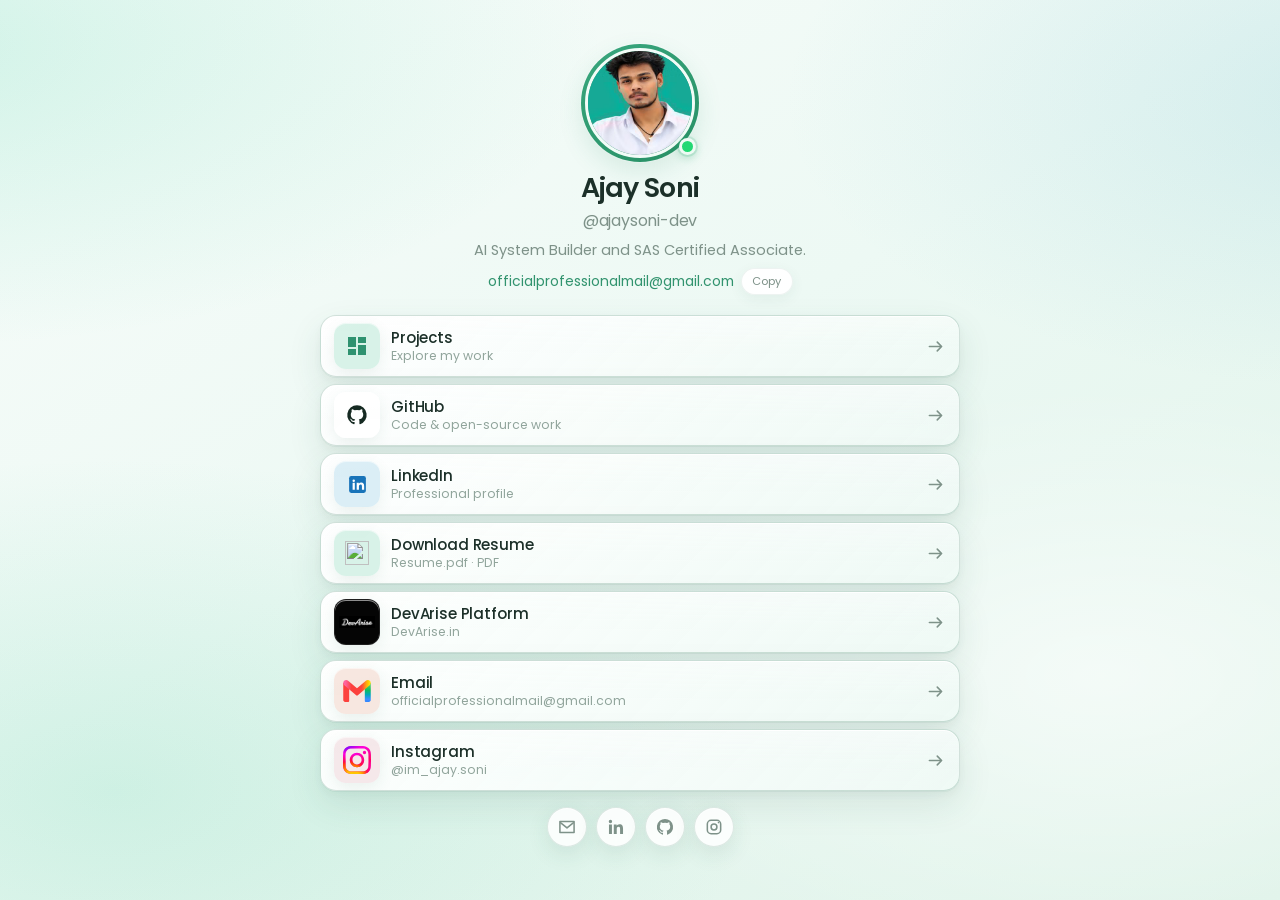
==== index.html @ c638ab36 "Use Adobe official PDF file icon for resume card" ====
<!doctype html>
<html lang="en" data-theme="light">
<head>
  <meta charset="utf-8" />
  <meta name="viewport" content="width=device-width, initial-scale=1, viewport-fit=cover" />
  <meta name="theme-color" content="#eaf8f1" />
  <meta name="color-scheme" content="light" />
  <title>Ajay Soni | AI System Builder &amp; SAS Certified Associate</title>
  <meta name="description" content="Ajay Soni is an AI System Builder and SAS Certified Associate focused on applied AI/ML, computer vision, practical ML systems, AI systems, and product engineering. Explore GitHub, LinkedIn, resume, DevArise, projects, and professional contact links." />
  <meta name="author" content="Ajay Soni" />
  <meta name="creator" content="Ajay Soni" />
  <meta name="robots" content="index,follow,max-image-preview:large,max-snippet:-1,max-video-preview:-1" />
  <meta name="googlebot" content="index,follow,max-image-preview:large,max-snippet:-1,max-video-preview:-1" />
  <meta name="bingbot" content="index,follow,max-image-preview:large,max-snippet:-1,max-video-preview:-1" />
  <meta name="keywords" content="Ajay Soni, AI System Builder, Applied AI, Machine Learning, Computer Vision, AI ML, SAS Certified Associate, Python, AI Systems, DevArise, AjaySoni-Dev, ajaysoni-dev" />
  <meta name="application-name" content="Ajay Soni" />

  <link rel="canonical" href="https://ajaysonidev.vercel.app/" />
  <link rel="icon" href="/assets/profile.jpg?v=20260917-photo-1" type="image/jpeg" sizes="any" fetchpriority="high" />
  <link rel="apple-touch-icon" href="/assets/profile.jpg?v=20260917-photo-1" sizes="180x180" />
  <link rel="manifest" href="/site.webmanifest?v=20260917-photo-1" />

  <meta property="og:type" content="profile" />
  <meta property="og:site_name" content="Ajay Soni" />
  <meta property="og:locale" content="en_IN" />
  <meta property="og:title" content="Ajay Soni | AI System Builder &amp; SAS Certified Associate" />
  <meta property="og:description" content="Applied AI/ML and computer vision systems builder. Explore Ajay Soni’s professional profiles, resume, DevArise platform, projects, and contact links." />
  <meta property="og:url" content="https://ajaysonidev.vercel.app/" />
  <meta property="og:image" content="https://ajaysonidev.vercel.app/assets/profile.jpg" />
  <meta property="og:image:secure_url" content="https://ajaysonidev.vercel.app/assets/profile.jpg" />
  <meta property="og:image:type" content="image/jpeg" />
  <meta property="og:image:alt" content="Ajay Soni — AI System Builder and SAS Certified Associate" />
  <meta property="profile:first_name" content="Ajay" />
  <meta property="profile:last_name" content="Soni" />

  <meta name="twitter:card" content="summary_large_image" />
  <meta name="twitter:title" content="Ajay Soni | AI System Builder &amp; SAS Certified Associate" />
  <meta name="twitter:description" content="Applied AI/ML and computer vision systems builder. Explore projects, resume, DevArise, and professional links." />
  <meta name="twitter:image" content="https://ajaysonidev.vercel.app/assets/profile.jpg" />
  <meta name="twitter:image:alt" content="Ajay Soni — AI System Builder and SAS Certified Associate" />

  <script id="ajay-structured-data" type="application/ld+json">
  {
    "@context": "https://schema.org",
    "@graph": [
      {
        "@type": "Person",
        "@id": "https://ajaysonidev.vercel.app/#person",
        "name": "Ajay Soni",
        "alternateName": ["AjaySoni-Dev", "ajaysoni-dev"],
        "url": "https://ajaysonidev.vercel.app/",
        "image": {
          "@type": "ImageObject",
          "url": "https://ajaysonidev.vercel.app/assets/profile.jpg",
          "contentUrl": "https://ajaysonidev.vercel.app/assets/profile.jpg",
          "caption": "Ajay Soni"
        },
        "email": "mailto:officialprofessionalmail@gmail.com",
        "jobTitle": "AI System Builder",
        "description": "Ajay Soni is an AI System Builder and SAS Certified Associate focused on applied AI/ML, computer vision, practical ML systems, and product engineering.",
        "sameAs": [
          "https://github.com/AjaySoni-Dev",
          "https://www.linkedin.com/in/ajaysoni-dev/",
          "https://www.instagram.com/im_ajay.soni/",
          "https://devarise.in/"
        ],
        "knowsAbout": [
          "Artificial Intelligence",
          "Machine Learning",
          "Computer Vision",
          "Applied AI/ML",
          "AI Systems",
          "Python",
          "SAS Visual Statistics",
          "Product Engineering"
        ],
        "hasCredential": {
          "@type": "EducationalOccupationalCredential",
          "name": "SAS Certified Associate: Modeling Using SAS Visual Statistics",
          "credentialCategory": "Professional Certification"
        }
      },
      {
        "@type": "WebSite",
        "@id": "https://ajaysonidev.vercel.app/#website",
        "url": "https://ajaysonidev.vercel.app/",
        "name": "Ajay Soni",
        "alternateName": "Ajay Soni Professional Profile",
        "description": "Official professional links and portfolio gateway for Ajay Soni.",
        "inLanguage": "en",
        "publisher": { "@id": "https://ajaysonidev.vercel.app/#person" }
      },
      {
        "@type": "ProfilePage",
        "@id": "https://ajaysonidev.vercel.app/#profilepage",
        "url": "https://ajaysonidev.vercel.app/",
        "name": "Ajay Soni | AI System Builder",
        "description": "Official profile and professional links for Ajay Soni.",
        "mainEntity": { "@id": "https://ajaysonidev.vercel.app/#person" },
        "isPartOf": { "@id": "https://ajaysonidev.vercel.app/#website" },
        "primaryImageOfPage": {
          "@type": "ImageObject",
          "url": "https://ajaysonidev.vercel.app/assets/profile.jpg"
        },
        "inLanguage": "en"
      }
    ]
  }
  </script>

  <link rel="preconnect" href="https://fonts.googleapis.com" />
  <link rel="preconnect" href="https://fonts.gstatic.com" crossorigin />
  <link href="https://fonts.googleapis.com/css2?family=Poppins:wght@400;500;600;700&display=swap" rel="stylesheet" />
  <link rel="stylesheet" href="/styles.css" />
  <style>
    :root {
      --card: linear-gradient(135deg, rgba(255,255,255,.95), rgba(239,249,245,.88));
      --card-hover: linear-gradient(135deg, rgba(255,255,255,.98), rgba(235,248,242,.94));
      --card-border: rgba(50,119,94,.22);
      --glass: rgba(255,255,255,.82);
      --glass-strong: rgba(255,255,255,.95);
      --shadow: 0 18px 44px rgba(35,88,70,.14);
      --shadow-soft: 0 9px 26px rgba(35,88,70,.10);
    }
    body {
      background:
        radial-gradient(95% 58% at -8% 5%, rgba(86,215,173,.24), transparent 58%),
        radial-gradient(78% 54% at 108% 11%, rgba(111,190,210,.20), transparent 60%),
        radial-gradient(78% 58% at 9% 88%, rgba(74,205,158,.18), transparent 64%),
        radial-gradient(60% 46% at 86% 75%, rgba(255,255,255,.58), transparent 70%),
        linear-gradient(150deg, #f8fcfa 0%, #edf9f4 46%, #dff3e9 100%);
    }
    body::after {
      content: "";
      position: fixed;
      inset: 0;
      z-index: -1;
      pointer-events: none;
      background-image: radial-gradient(circle, rgba(42,116,90,.13) .55px, transparent .7px);
      background-size: 18px 18px;
      opacity: .23;
      -webkit-mask-image: linear-gradient(to bottom, transparent 0%, #000 18%, #000 82%, transparent 100%);
      mask-image: linear-gradient(to bottom, transparent 0%, #000 18%, #000 82%, transparent 100%);
    }
    .ambient { filter: blur(92px); opacity: .67; }
    .ambient--one { width: 340px; height: 340px; background: rgba(77,211,163,.26); }
    .ambient--two { width: 310px; height: 310px; background: rgba(106,190,204,.23); }
    .ambient--three { width: 370px; height: 370px; background: rgba(64,194,145,.20); }

    .link-list { gap: clamp(6px, .95dvh, 9px); margin-top: clamp(14px, 2.2dvh, 22px); }
    .link-card {
      min-height: clamp(56px, 7.6dvh, 66px);
      border-color: var(--card-border);
      box-shadow: 0 1px 0 rgba(255,255,255,.90) inset, 0 1px 0 rgba(34,91,70,.05), 0 14px 34px rgba(34,87,69,.11), 0 4px 12px rgba(34,87,69,.045);
    }
    .link-card::after { background: linear-gradient(180deg, rgba(255,255,255,.34), rgba(255,255,255,.06) 48%, transparent 72%); opacity: .92; }
    .icon-box { box-shadow: 0 5px 15px rgba(47,101,81,.085), 0 1px 0 rgba(255,255,255,.55) inset; }
    .icon-box--resume { color: #4f7f6d; background: rgba(220,239,232,.90); }
    .icon-box--resume svg { fill: none; stroke: currentColor; stroke-width: 2; stroke-linecap: round; stroke-linejoin: round; }
    .icon-box--devarise { background: #050505; padding: 6px 4px; overflow: hidden; }
    .icon-box--devarise img { display: block; width: 100%; height: 100%; object-fit: contain; border-radius: 7px; }

    .social-button { border-color: rgba(58,119,96,.16); background: rgba(255,255,255,.86); box-shadow: 0 7px 22px rgba(35,88,70,.11), 0 1px 0 rgba(255,255,255,.70) inset; }
    .icon-box--linkedin svg { width: 25px; height: 25px; overflow: visible; }
    .social-button[aria-label="LinkedIn"] { color: var(--muted); }
    .social-button[aria-label="LinkedIn"]:hover { color: var(--accent); }
    .social-button[aria-label="LinkedIn"] svg { width: 20px; height: 20px; overflow: visible; fill: currentColor; stroke: none; }

    .copy-button { min-width: 52px; height: 27px; padding-inline: 9px; }
    .copy-label { font-size: .70rem; }
    .copy-check { width: 14px; height: 14px; }

    @media (max-width: 430px) {
      .page-shell { padding-top: max(clamp(24px, 3.8dvh, 34px), env(safe-area-inset-top)); padding-bottom: max(76px, calc(env(safe-area-inset-bottom) + 68px)); }
      .avatar-wrap { width: clamp(102px, 13dvh, 116px); height: clamp(102px, 13dvh, 116px); margin-bottom: clamp(10px, 1.45dvh, 14px); }
      .profile-handle { margin-top: 4px; }
      .profile-headline { margin-top: clamp(6px, .9dvh, 9px); }
      .email-line { margin-top: clamp(7px, 1.05dvh, 10px); }
      .link-list { margin-top: clamp(14px, 2dvh, 20px); }
      .link-card { grid-template-columns: 43px minmax(0,1fr) 23px; min-height: clamp(54px, 7.2dvh, 62px); padding: 6px 12px; gap: 10px; border-radius: 16px; }
      .icon-box { width: 43px; height: 43px; border-radius: 12px; }
      .icon-box svg { width: 24px; height: 24px; }
      .icon-box--linkedin svg { width: 23px; height: 23px; }
      .link-title { font-size: clamp(.88rem, 3.55vw, .99rem); }
      .link-subtitle { font-size: clamp(.69rem, 2.95vw, .82rem); }
      .link-arrow, .link-arrow svg { width: 21px; height: 21px; }
    }

    @media (max-width: 430px) and (max-height: 820px) {
      .page-shell { padding-top: max(22px, env(safe-area-inset-top)); padding-bottom: max(70px, calc(env(safe-area-inset-bottom) + 64px)); }
      .avatar-wrap { width: 100px; height: 100px; margin-bottom: 9px; }
      .profile-name { font-size: 1.45rem; }
      .profile-handle { font-size: .92rem; margin-top: 4px; }
      .profile-headline { margin-top: 6px; font-size: .83rem; line-height: 1.36; }
      .email-line { margin-top: 7px; }
      .email-address { font-size: .74rem; }
      .link-list { margin-top: 12px; gap: 6px; }
      .link-card { min-height: 53px; grid-template-columns: 40px minmax(0,1fr) 21px; padding: 5px 10px; gap: 9px; border-radius: 15px; }
      .icon-box { width: 40px; height: 40px; border-radius: 11px; }
      .icon-box svg { width: 23px; height: 23px; }
      .link-title { font-size: .88rem; }
      .link-subtitle { font-size: .70rem; }
      .social-footer { gap: 7px; }
      .social-button { width: 39px; height: 39px; }
      .theme-icon { width: 18px; height: 18px; }
    }

    @media (max-width: 430px) and (max-height: 700px) {
      .page-shell { padding-top: max(24px, env(safe-area-inset-top)); }
      .avatar-wrap { width: 90px; height: 90px; margin-bottom: 7px; }
      .status-dot { width: 15px; height: 15px; bottom: 4px; }
      .profile-name { font-size: 1.37rem; }
      .profile-handle { font-size: .86rem; margin-top: 3px; }
      .profile-headline { margin-top: 5px; font-size: .77rem; line-height: 1.3; }
      .email-line { margin-top: 5px; }
      .copy-button { min-width: 48px; height: 25px; }
      .link-list { margin-top: 10px; gap: 5px; }
      .link-card { min-height: 50px; grid-template-columns: 39px minmax(0,1fr) 20px; padding: 4px 9px; gap: 8px; border-radius: 14px; }
      .icon-box { width: 39px; height: 39px; border-radius: 10px; }
      .icon-box svg { width: 22px; height: 22px; }
      .link-title { font-size: .85rem; }
      .link-subtitle { font-size: .68rem; }
      .social-button { width: 36px; height: 36px; }
    }

    @media (max-width: 430px) and (max-height: 640px) {
      .page-shell { padding-top: max(16px, env(safe-area-inset-top)); padding-bottom: max(64px, calc(env(safe-area-inset-bottom) + 58px)); }
      .avatar-wrap { width: 80px; height: 80px; margin-bottom: 5px; }
      .status-dot { width: 14px; height: 14px; bottom: 3px; }
      .profile-name { font-size: 1.30rem; }
      .profile-handle { font-size: .81rem; margin-top: 2px; }
      .profile-headline { margin-top: 4px; font-size: .72rem; line-height: 1.25; }
      .email-line { margin-top: 4px; }
      .email-address { font-size: .70rem; }
      .copy-button { min-width: 46px; height: 24px; }
      .link-list { margin-top: 7px; gap: 4px; }
      .link-card { min-height: 46px; grid-template-columns: 36px minmax(0,1fr) 19px; padding: 4px 8px; gap: 7px; border-radius: 13px; }
      .icon-box { width: 36px; height: 36px; border-radius: 10px; }
      .icon-box svg { width: 20px; height: 20px; }
      .link-title { font-size: .80rem; }
      .link-subtitle { font-size: .63rem; }
      .social-button { width: 34px; height: 34px; }
    }

    @media (max-width: 355px) {
      .copy-button { min-width: 48px; height: 25px; padding-inline: 8px; }
      .link-card { gap: 8px; padding-inline: 9px; }
    }

    @media (orientation: landscape) and (max-height: 560px) and (min-width: 560px) {
      .page-shell { width: min(calc(100% - 40px), 760px); padding-top: 12px; }
      .avatar-wrap { width: 76px; height: 76px; margin-bottom: 5px; }
      .profile-headline { margin-top: 4px; }
      .email-line { margin-top: 4px; }
      .link-list { grid-template-columns: repeat(2, minmax(0,1fr)); gap: 6px; margin-top: 8px; }
      .link-card { min-height: 48px; }
    }
  </style>
  <script src="/app.js" defer></script>
</head>
<body>
  <div class="ambient ambient--one" aria-hidden="true"></div>
  <div class="ambient ambient--two" aria-hidden="true"></div>
  <div class="ambient ambient--three" aria-hidden="true"></div>


  <main class="page-shell">
    <section class="profile" aria-labelledby="profile-name">
      <div class="avatar-wrap reveal" style="--delay: 40ms">
        <div class="avatar-ring">
          <img class="avatar" src="/assets/profile.jpg" alt="Ajay Soni" width="1200" height="1200" loading="eager" decoding="async" />
        </div>
        <span class="status-dot" aria-label="Available" title="Available"></span>
      </div>
      <h1 id="profile-name" class="profile-name reveal" style="--delay: 90ms">Ajay Soni</h1>
      <p class="profile-handle reveal" style="--delay: 130ms">@ajaysoni-dev</p>
      <p class="profile-headline reveal" style="--delay: 170ms">AI System Builder and SAS Certified Associate.</p>
      <div class="email-line reveal" style="--delay: 210ms">
        <a class="email-address" href="mailto:officialprofessionalmail@gmail.com">officialprofessionalmail@gmail.com</a>
        <button class="copy-button" id="copyEmail" type="button" data-email="officialprofessionalmail@gmail.com" aria-label="Copy email address">
          <span class="copy-label">Copy</span>
          <svg class="copy-check" viewBox="0 0 24 24" aria-hidden="true"><path d="m5 12 4 4L19 6"/></svg>
        </button>
      </div>
    </section>

    <nav class="link-list" aria-label="Ajay Soni links">
      <a class="link-card projects-card reveal" style="--delay: 250ms" href="https://ajaysonibrave.vercel.app/projects" target="_blank" rel="noopener noreferrer" aria-label="Explore Ajay Soni projects">
        <span class="icon-box icon-box--projects" aria-hidden="true"><img class="card-brand-icon card-brand-icon--projects" src="/assets/projects-icon.svg" alt="" width="24" height="24" decoding="async" /></span>
        <span class="link-copy"><span class="link-title">Projects</span><span class="link-subtitle">Explore my work</span></span>
        <span class="link-arrow" aria-hidden="true"><svg viewBox="0 0 24 24"><path d="M5 12h13M14 7l5 5-5 5"/></svg></span>
      </a>

      <a class="link-card reveal" style="--delay: 290ms" href="https://github.com/AjaySoni-Dev" target="_blank" rel="noopener noreferrer" aria-label="Open Ajay Soni on GitHub">
        <span class="icon-box icon-box--github" aria-hidden="true"><svg viewBox="0 0 24 24" class="brand-fill"><path d="M12 2.25a9.75 9.75 0 0 0-3.08 19c.49.09.67-.21.67-.47v-1.86c-2.72.59-3.3-1.16-3.3-1.16-.44-1.13-1.09-1.43-1.09-1.43-.89-.61.07-.6.07-.6.98.07 1.5 1.01 1.5 1.01.88 1.5 2.3 1.07 2.86.82.09-.64.34-1.07.62-1.32-2.17-.25-4.46-1.09-4.46-4.82 0-1.06.38-1.93 1-2.61-.1-.25-.43-1.24.1-2.58 0 0 .82-.26 2.68 1a9.25 9.25 0 0 1 4.88 0c1.86-1.26 2.67-1 2.67-1 .54 1.34.2 2.33.1 2.58.63.68 1.01 1.55 1.01 2.61 0 3.75-2.29 4.57-4.47 4.81.35.3.66.9.66 1.82v2.7c0 .26.18.57.67.47A9.75 9.75 0 0 0 12 2.25Z"/></svg></span>
        <span class="link-copy"><span class="link-title">GitHub</span><span class="link-subtitle">Code &amp; open-source work</span></span>
        <span class="link-arrow" aria-hidden="true"><svg viewBox="0 0 24 24"><path d="M5 12h13M14 7l5 5-5 5"/></svg></span>
      </a>

      <a class="link-card reveal" style="--delay: 330ms" href="https://www.linkedin.com/in/ajaysoni-dev/" target="_blank" rel="noopener noreferrer" aria-label="Open Ajay Soni on LinkedIn">
        <span class="icon-box icon-box--linkedin" aria-hidden="true">
          <svg viewBox="0 0 24 24"><rect x="3.25" y="3.25" width="17.5" height="17.5" rx="2.2" fill="currentColor"/><circle cx="8.05" cy="8.05" r="1.25" fill="#ffffff"/><rect x="6.9" y="10.3" width="2.3" height="7.05" rx=".18" fill="#ffffff"/><path d="M11.15 10.3h2.22v.97c.58-.78 1.43-1.25 2.54-1.25 2.05 0 3.05 1.31 3.05 3.75v3.58h-2.34v-3.28c0-1.36-.43-2.05-1.39-2.05-1.08 0-1.74.77-1.74 2.25v3.08h-2.34z" fill="#ffffff"/></svg>
        </span>
        <span class="link-copy"><span class="link-title">LinkedIn</span><span class="link-subtitle">Professional profile</span></span>
        <span class="link-arrow" aria-hidden="true"><svg viewBox="0 0 24 24"><path d="M5 12h13M14 7l5 5-5 5"/></svg></span>
      </a>

      <a class="link-card resume-card reveal" style="--delay: 370ms" href="/Resume.pdf" download="Ajay-Soni-Resume.pdf" aria-label="Download Ajay Soni resume PDF">
        <span class="icon-box icon-box--resume" aria-hidden="true"><img class="card-brand-icon card-brand-icon--pdf" src="https://www.adobe.com/legal/permissions/media_137d7920c854aa7ddae37a3e4364ea34c6ebc5e8f.png" alt="" width="24" height="24" decoding="async" referrerpolicy="no-referrer" /></span>
        <span class="link-copy"><span class="link-title">Download Resume</span><span class="link-subtitle">Resume.pdf · PDF</span></span>
        <span class="link-arrow" aria-hidden="true"><svg viewBox="0 0 24 24"><path d="M5 12h13M14 7l5 5-5 5"/></svg></span>
      </a>

      <a class="link-card devarise-card reveal" style="--delay: 410ms" href="https://devarise.in/" target="_blank" rel="noopener noreferrer" aria-label="Open DevArise platform">
        <span class="icon-box icon-box--devarise" aria-hidden="true"><img src="/assets/devarise-logo.svg" alt="" width="320" height="110" loading="eager" decoding="async" /></span>
        <span class="link-copy"><span class="link-title">DevArise Platform</span><span class="link-subtitle">DevArise.in</span></span>
        <span class="link-arrow" aria-hidden="true"><svg viewBox="0 0 24 24"><path d="M5 12h13M14 7l5 5-5 5"/></svg></span>
      </a>

      <a class="link-card reveal" style="--delay: 450ms" href="mailto:officialprofessionalmail@gmail.com" aria-label="Email Ajay Soni">
        <span class="icon-box icon-box--email" aria-hidden="true"><img class="card-brand-icon card-brand-icon--gmail" src="/assets/gmail-official.svg" alt="" width="30" height="30" decoding="async" /></span>
        <span class="link-copy"><span class="link-title">Email</span><span class="link-subtitle">officialprofessionalmail@gmail.com</span></span>
        <span class="link-arrow" aria-hidden="true"><svg viewBox="0 0 24 24"><path d="M5 12h13M14 7l5 5-5 5"/></svg></span>
      </a>

      <a class="link-card reveal" style="--delay: 490ms" href="https://www.instagram.com/im_ajay.soni/" target="_blank" rel="noopener noreferrer" aria-label="Open Ajay Soni on Instagram">
        <span class="icon-box icon-box--instagram" aria-hidden="true"><img class="card-brand-icon card-brand-icon--instagram" src="/assets/instagram-official.svg" alt="" width="28" height="28" decoding="async" /></span>
        <span class="link-copy"><span class="link-title">Instagram</span><span class="link-subtitle">@im_ajay.soni</span></span>
        <span class="link-arrow" aria-hidden="true"><svg viewBox="0 0 24 24"><path d="M5 12h13M14 7l5 5-5 5"/></svg></span>
      </a>
    </nav>

    <footer class="social-footer reveal" style="--delay: 540ms" aria-label="Social links">
      <a class="social-button" href="mailto:officialprofessionalmail@gmail.com" aria-label="Email"><svg viewBox="0 0 24 24"><path d="M3.5 5.5h17v13h-17z"/><path d="m4.5 7 7.5 6 7.5-6"/></svg></a>
      <a class="social-button" href="https://www.linkedin.com/in/ajaysoni-dev/" target="_blank" rel="noopener noreferrer" aria-label="LinkedIn"><svg viewBox="0 0 24 24" aria-hidden="true"><path d="M5.34 7.43a2.06 2.06 0 1 0 0-4.12 2.06 2.06 0 0 0 0 4.12ZM3.56 20.45h3.56V9H3.56v11.45Zm5.79 0h3.55v-5.67c0-1.49.28-2.94 2.14-2.94 1.82 0 1.85 1.71 1.85 3.04v5.57h3.55v-6.29c0-3.09-.67-5.45-4.27-5.45-1.73 0-2.89.95-3.37 1.85h-.05V9H9.35v11.45Z"/></svg></a>
      <a class="social-button" href="https://github.com/AjaySoni-Dev" target="_blank" rel="noopener noreferrer" aria-label="GitHub"><svg viewBox="0 0 24 24" class="brand-fill"><path d="M12 2.25a9.75 9.75 0 0 0-3.08 19c.49.09.67-.21.67-.47v-1.86c-2.72.59-3.3-1.16-3.3-1.16-.44-1.13-1.09-1.43-1.09-1.43-.89-.61.07-.6.07-.6.98.07 1.5 1.01 1.5 1.01.88 1.5 2.3 1.07 2.86.82.09-.64.34-1.07.62-1.32-2.17-.25-4.46-1.09-4.46-4.82 0-1.06.38-1.93 1-2.61-.1-.25-.43-1.24.1-2.58 0 0 .82-.26 2.68 1a9.25 9.25 0 0 1 4.88 0c1.86-1.26 2.67-1 2.67-1 .54 1.34.2 2.33.1 2.58.63.68 1.01 1.55 1.01 2.61 0 3.75-2.29 4.57-4.47 4.81.35.3.66.9.66 1.82v2.7c0 .26.18.57.67.47A9.75 9.75 0 0 0 12 2.25Z"/></svg></a>
      <a class="social-button" href="https://www.instagram.com/im_ajay.soni/" target="_blank" rel="noopener noreferrer" aria-label="Instagram"><svg viewBox="0 0 24 24"><rect x="4" y="4" width="16" height="16" rx="4.5"/><circle cx="12" cy="12" r="3.5"/><circle cx="17.4" cy="6.7" r="1" class="dot-fill"/></svg></a>
    </footer>
  </main>

  <div class="toast" id="toast" role="status" aria-live="polite">Email copied</div>
</body>
</html>
---- styles.css ----
:root {
  --bg: #f3faf7;
  --bg-deep: #dff3e9;
  --text: #1c3029;
  --muted: #7e9289;
  --muted-2: #91a59c;
  --accent: #31936e;
  --accent-bright: #22d873;
  --card: linear-gradient(135deg, rgba(255,255,255,.80), rgba(238,249,244,.74));
  --card-hover: linear-gradient(135deg, rgba(255,255,255,.92), rgba(235,248,242,.86));
  --card-border: rgba(56,118,95,.17);
  --glass: rgba(255,255,255,.74);
  --glass-strong: rgba(255,255,255,.90);
  --icon-bg: rgba(255,255,255,.74);
  --shadow: 0 14px 34px rgba(40,91,74,.10);
  --shadow-soft: 0 7px 22px rgba(40,91,74,.075);
  --focus: rgba(46,157,115,.32);
  --page-max: 650px;
  --radius-card: 18px;
  --ease: cubic-bezier(.2,.8,.2,1);
}


* { box-sizing: border-box; }

html {
  min-width: 320px;
  background: var(--bg);
  -webkit-text-size-adjust: 100%;
  text-size-adjust: 100%;
  scroll-behavior: smooth;
}

body {
  margin: 0;
  min-width: 320px;
  min-height: 100vh;
  min-height: 100dvh;
  overflow-x: hidden;
  background:
    radial-gradient(78% 48% at 7% 17%, rgba(116,214,178,.18), transparent 67%),
    radial-gradient(64% 48% at 94% 7%, rgba(142,202,194,.19), transparent 66%),
    radial-gradient(74% 44% at 48% 52%, rgba(255,255,255,.52), transparent 72%),
    radial-gradient(76% 56% at 86% 92%, rgba(99,204,162,.15), transparent 71%),
    linear-gradient(155deg, var(--bg) 0%, var(--bg-deep) 100%);
  color: var(--text);
  font-family: "Poppins", Inter, ui-sans-serif, system-ui, -apple-system, BlinkMacSystemFont, "Segoe UI", sans-serif;
  -webkit-font-smoothing: antialiased;
  -moz-osx-font-smoothing: grayscale;
  transition: background-color 280ms var(--ease), color 280ms var(--ease);
}

body::before {
  content: "";
  position: fixed;
  inset: 0;
  z-index: -3;
  pointer-events: none;
  background:
    linear-gradient(180deg, rgba(255,255,255,.30), rgba(255,255,255,.03) 42%, transparent),
    radial-gradient(90% 25% at 50% 0%, rgba(255,255,255,.28), transparent 72%);
}

button, a { -webkit-tap-highlight-color: transparent; }
button { font: inherit; }
a { color: inherit; }

.ambient {
  position: fixed;
  z-index: -2;
  border-radius: 50%;
  filter: blur(82px);
  pointer-events: none;
  opacity: .52;
  transform: translate3d(0,0,0);
}

.ambient--one {
  width: 300px;
  height: 300px;
  left: -120px;
  top: 27vh;
  background: rgba(102,211,171,.24);
  animation: drift-one 13s ease-in-out infinite alternate;
}

.ambient--two {
  width: 270px;
  height: 270px;
  right: -95px;
  top: 3vh;
  background: rgba(136,200,194,.24);
  animation: drift-two 15s ease-in-out infinite alternate;
}

.ambient--three {
  width: 330px;
  height: 330px;
  right: -30px;
  bottom: -145px;
  background: rgba(81,194,150,.18);
  animation: drift-one 17s ease-in-out infinite alternate-reverse;
}

@keyframes drift-one {
  from { transform: translate3d(-8px,-4px,0) scale(.98); }
  to { transform: translate3d(15px,13px,0) scale(1.05); }
}

@keyframes drift-two {
  from { transform: translate3d(7px,-10px,0) scale(1); }
  to { transform: translate3d(-13px,16px,0) scale(1.08); }
}

.page-shell {
  width: min(calc(100% - 32px), var(--page-max));
  min-height: 100dvh;
  margin: 0 auto;
  padding:
    max(clamp(22px, 4dvh, 44px), env(safe-area-inset-top))
    0
    max(92px, calc(env(safe-area-inset-bottom) + 82px));
}

.profile {
  display: flex;
  flex-direction: column;
  align-items: center;
  text-align: center;
}

.avatar-wrap {
  position: relative;
  width: clamp(106px, 14dvh, 124px);
  height: clamp(106px, 14dvh, 124px);
  margin-bottom: clamp(12px, 1.8dvh, 16px);
}

.avatar-ring {
  width: 100%;
  height: 100%;
  padding: 4px;
  border-radius: 50%;
  background: linear-gradient(145deg, #39a77e, #278f64);
  box-shadow: 0 9px 25px rgba(42,138,101,.13), 0 0 0 1px rgba(255,255,255,.42);
}

.avatar {
  display: block;
  width: 100%;
  height: 100%;
  object-fit: cover;
  object-position: 50% 44%;
  border: 3px solid rgba(248,255,252,.97);
  border-radius: 50%;
}

.status-dot {
  position: absolute;
  right: 3px;
  bottom: 7px;
  width: 17px;
  height: 17px;
  border-radius: 50%;
  background: var(--accent-bright);
  border: 3px solid rgba(242,252,247,.98);
  box-shadow: 0 0 0 2px rgba(48,171,117,.16), 0 3px 8px rgba(29,160,95,.28);
}

.profile-name {
  margin: 0;
  font-size: clamp(1.48rem, 5.55vw, 1.82rem);
  line-height: 1.15;
  letter-spacing: -.025em;
  font-weight: 600;
}

.profile-handle {
  margin: 5px 0 0;
  color: var(--muted);
  font-size: clamp(.94rem, 4vw, 1.08rem);
  font-weight: 400;
  letter-spacing: -.012em;
}

.profile-headline {
  width: min(100%, 540px);
  margin: clamp(7px, 1.3dvh, 10px) auto 0;
  color: var(--muted);
  font-size: clamp(.87rem, 3.55vw, 1rem);
  line-height: 1.45;
  font-weight: 400;
}

.email-line {
  display: inline-flex;
  align-items: center;
  justify-content: center;
  gap: 7px;
  width: auto;
  max-width: 100%;
  margin-top: clamp(8px, 1.5dvh, 11px);
  min-width: 0;
}

.email-address {
  min-width: 0;
  color: var(--accent);
  font-size: clamp(.76rem, 3.30vw, .92rem);
  line-height: 1.35;
  font-weight: 400;
  text-decoration: none;
  overflow-wrap: anywhere;
}

.email-address:hover {
  text-decoration: underline;
  text-underline-offset: 4px;
  text-decoration-thickness: 1px;
}

.copy-button {
  position: relative;
  flex: 0 0 auto;
  display: inline-grid;
  grid-template-columns: 1fr;
  place-items: center;
  min-width: 54px;
  height: 29px;
  padding: 0 10px;
  border: 1px solid rgba(96,143,124,.11);
  border-radius: 999px;
  color: var(--muted);
  background: var(--glass-strong);
  box-shadow: 0 4px 14px rgba(39,90,73,.065);
  cursor: pointer;
  transition: transform 180ms var(--ease), background 180ms var(--ease), color 180ms var(--ease), box-shadow 180ms var(--ease);
}

.copy-button:hover { transform: translateY(-1px); color: var(--accent); }
.copy-button:active { transform: scale(.97); }

.copy-label, .copy-check {
  grid-area: 1 / 1;
  transition: opacity 150ms var(--ease), transform 180ms var(--ease);
}

.copy-label { font-size: .72rem; }

.copy-check {
  width: 15px;
  height: 15px;
  fill: none;
  stroke: currentColor;
  stroke-width: 2.3;
  stroke-linecap: round;
  stroke-linejoin: round;
  opacity: 0;
  transform: scale(.55);
}

.copy-button.is-copied .copy-label { opacity: 0; transform: scale(.72); }
.copy-button.is-copied .copy-check { opacity: 1; transform: scale(1); }

.link-list {
  display: grid;
  gap: clamp(7px, 1.15dvh, 10px);
  width: 100%;
  margin-top: clamp(18px, 2.8dvh, 27px);
}

.link-card {
  position: relative;
  display: grid;
  grid-template-columns: 48px minmax(0,1fr) 26px;
  align-items: center;
  gap: 12px;
  width: 100%;
  min-height: clamp(62px, 8.2dvh, 70px);
  padding: 8px 14px;
  border: 1px solid var(--card-border);
  border-radius: var(--radius-card);
  background: var(--card);
  box-shadow:
    0 1px 0 rgba(255,255,255,.72) inset,
    0 1px 0 rgba(44,101,81,.035),
    0 9px 27px rgba(45,94,78,.075);
  color: var(--text);
  text-decoration: none;
  backdrop-filter: blur(19px) saturate(122%);
  -webkit-backdrop-filter: blur(19px) saturate(122%);
  overflow: hidden;
  cursor: pointer;
  transition: transform 220ms var(--ease), background 220ms var(--ease), box-shadow 220ms var(--ease), border-color 220ms var(--ease);
}

.link-card::after {
  content: "";
  position: absolute;
  inset: 0;
  border-radius: inherit;
  pointer-events: none;
  background: linear-gradient(180deg, rgba(255,255,255,.20), transparent 44%);
  opacity: .75;
}

.link-card::before {
  content: "";
  position: absolute;
  inset: 0;
  background: linear-gradient(105deg, transparent 0 36%, rgba(255,255,255,.20) 50%, transparent 64%);
  transform: translateX(-120%);
  transition: transform 620ms var(--ease);
  pointer-events: none;
}

.link-card:hover {
  transform: translateY(-2px);
  background: var(--card-hover);
  border-color: rgba(45,145,105,.22);
  box-shadow: 0 12px 30px rgba(38,91,73,.105), 0 1px 0 rgba(255,255,255,.78) inset;
}

.link-card:hover::before { transform: translateX(120%); }
.link-card:active { transform: translateY(0) scale(.993); }
.link-card--button { text-align: left; font: inherit; }
.link-card--inactive { cursor: default; }
.link-card--inactive:hover { transform: none; box-shadow: 0 9px 27px rgba(45,94,78,.075); }
.link-card--inactive:hover::before { transform: translateX(-120%); }

.icon-box {
  position: relative;
  z-index: 1;
  display: grid;
  place-items: center;
  width: 48px;
  height: 48px;
  border-radius: 13px;
  background: var(--icon-bg);
  box-shadow: 0 4px 13px rgba(53,107,86,.065);
}

.icon-box svg { width: 27px; height: 27px; }
.icon-box--email { background: rgba(245,224,214,.76); color: #ef5549; }

.icon-box--email svg,
.icon-box--instagram svg,
.icon-box--resources svg {
  fill: none;
  stroke: currentColor;
  stroke-width: 2.25;
  stroke-linecap: round;
  stroke-linejoin: round;
}

.icon-box--linkedin { background: rgba(211,235,245,.82); color: #1974b9; }
.icon-box--github { background: rgba(255,255,255,.90); color: #162a22; }
.icon-box--instagram { background: rgba(243,227,230,.82); color: #da3e72; }
.icon-box--resources { background: rgba(203,239,225,.82); color: #2b9c72; }
.brand-fill { fill: currentColor; }
.brand-cut { fill: #f7fbf9; }
.dot-fill { fill: currentColor; stroke: none; }

.link-copy {
  position: relative;
  z-index: 1;
  display: flex;
  flex-direction: column;
  justify-content: center;
  min-width: 0;
  gap: 1px;
}

.link-title {
  color: var(--text);
  font-size: clamp(.93rem, 3.78vw, 1.04rem);
  line-height: 1.24;
  font-weight: 500;
  letter-spacing: -.01em;
}

.link-subtitle {
  display: block;
  color: var(--muted-2);
  font-size: clamp(.73rem, 3.16vw, .87rem);
  line-height: 1.36;
  font-weight: 400;
  white-space: nowrap;
  overflow: hidden;
  text-overflow: ellipsis;
}

.link-arrow {
  position: relative;
  z-index: 1;
  display: grid;
  place-items: center;
  justify-self: end;
  width: 25px;
  height: 25px;
  color: var(--muted);
  transition: color 180ms var(--ease), transform 180ms var(--ease);
}

.link-arrow svg {
  width: 22px;
  height: 22px;
  fill: none;
  stroke: currentColor;
  stroke-width: 1.8;
  stroke-linecap: round;
  stroke-linejoin: round;
}

.link-card:hover .link-arrow { color: var(--accent); transform: translateX(3px); }
.link-card--inactive .link-arrow { opacity: .52; }

.social-footer {
  position: fixed;
  left: 50%;
  bottom: max(14px, calc(env(safe-area-inset-bottom) + 10px));
  z-index: 18;
  display: flex;
  align-items: center;
  justify-content: center;
  flex-wrap: nowrap;
  gap: 9px;
  width: max-content;
  margin: 0;
  padding: 0;
  transform: translateX(-50%);
}

.social-button {
  display: grid;
  place-items: center;
  width: 42px;
  height: 42px;
  border: 1px solid rgba(67,124,102,.12);
  border-radius: 50%;
  color: var(--muted);
  background: var(--glass);
  box-shadow: 0 6px 18px rgba(40,91,74,.075);
  text-decoration: none;
  backdrop-filter: blur(14px) saturate(118%);
  -webkit-backdrop-filter: blur(14px) saturate(118%);
  transition: transform 190ms var(--ease), color 190ms var(--ease), background 190ms var(--ease), box-shadow 190ms var(--ease);
}

.social-button:hover { transform: translateY(-2px); color: var(--accent); background: var(--glass-strong); box-shadow: var(--shadow); }
.social-button:active { transform: translateY(-1px) scale(.96); }

.social-button svg {
  width: 20px;
  height: 20px;
  fill: none;
  stroke: currentColor;
  stroke-width: 1.85;
  stroke-linecap: round;
  stroke-linejoin: round;
}

.social-button .brand-fill { fill: currentColor; stroke: none; }
.social-button .brand-cut { fill: var(--glass-strong); stroke: none; }





.toast {
  position: fixed;
  left: 50%;
  bottom: max(66px, calc(env(safe-area-inset-bottom) + 62px));
  z-index: 30;
  max-width: calc(100vw - 32px);
  padding: 9px 14px;
  border-radius: 999px;
  color: #effcf6;
  background: rgba(23,55,43,.92);
  box-shadow: 0 10px 30px rgba(11,34,25,.24);
  font-size: .78rem;
  font-weight: 500;
  opacity: 0;
  transform: translate(-50%,16px) scale(.94);
  pointer-events: none;
  transition: opacity 180ms var(--ease), transform 220ms var(--ease);
}

.toast.is-visible { opacity: 1; transform: translate(-50%,0) scale(1); }

.reveal { opacity: 0; transform: translateY(12px) scale(.994); }

body.is-ready .reveal {
  animation: reveal 520ms var(--ease) forwards;
  animation-delay: var(--delay,0ms);
}

.social-footer.reveal {
  opacity: 0;
  transform: translateX(-50%) translateY(10px) scale(.994);
}

body.is-ready .social-footer.reveal {
  animation: reveal-footer 520ms var(--ease) forwards;
  animation-delay: var(--delay,0ms);
}

@keyframes reveal {
  to { opacity: 1; transform: translateY(0) scale(1); }
}

@keyframes reveal-footer {
  to { opacity: 1; transform: translateX(-50%) translateY(0) scale(1); }
}

:focus-visible { outline: 3px solid var(--focus); outline-offset: 3px; }

@media (max-width: 430px) {
  .page-shell {
    width: calc(100% - 28px);
    padding-left: 0;
    padding-right: 0;
  }

  .avatar-wrap {
    width: clamp(106px, 14dvh, 118px);
    height: clamp(106px, 14dvh, 118px);
  }

  .link-card {
    grid-template-columns: 46px minmax(0,1fr) 24px;
    min-height: clamp(60px, 8dvh, 68px);
    padding: 7px 13px;
    gap: 11px;
    border-radius: 17px;
  }

  .icon-box {
    width: 46px;
    height: 46px;
    border-radius: 12px;
  }

  .icon-box svg { width: 26px; height: 26px; }
}

@media (max-width: 355px) {
  .page-shell { width: calc(100% - 20px); }
  .email-line { gap: 5px; }
  .email-address { font-size: .70rem; }
  .copy-button { min-width: 51px; height: 28px; padding-inline: 9px; }
  .link-card { grid-template-columns: 43px minmax(0,1fr) 22px; gap: 9px; padding-inline: 10px; }
  .icon-box { width: 43px; height: 43px; }
  .link-subtitle { font-size: .70rem; }
  .social-button { width: 40px; height: 40px; }
}

@media (min-width: 720px) {
  .page-shell {
    padding-top: 58px;
    padding-bottom: 100px;
  }

  .avatar-wrap {
    width: 128px;
    height: 128px;
  }

  .link-list { margin-top: 32px; }

  .link-card {
    min-height: 78px;
    padding: 10px 17px;
    grid-template-columns: 52px minmax(0,1fr) 28px;
  }

  .icon-box { width: 52px; height: 52px; }
  .social-button { width: 44px; height: 44px; }
}

@media (prefers-reduced-motion: reduce) {
  *, *::before, *::after {
    scroll-behavior: auto !important;
    animation-duration: .01ms !important;
    animation-iteration-count: 1 !important;
    transition-duration: .01ms !important;
  }

  .ambient { animation: none !important; }
  .reveal { opacity: 1; transform: none; }
  .social-footer.reveal { opacity: 1; transform: translateX(-50%); }
}
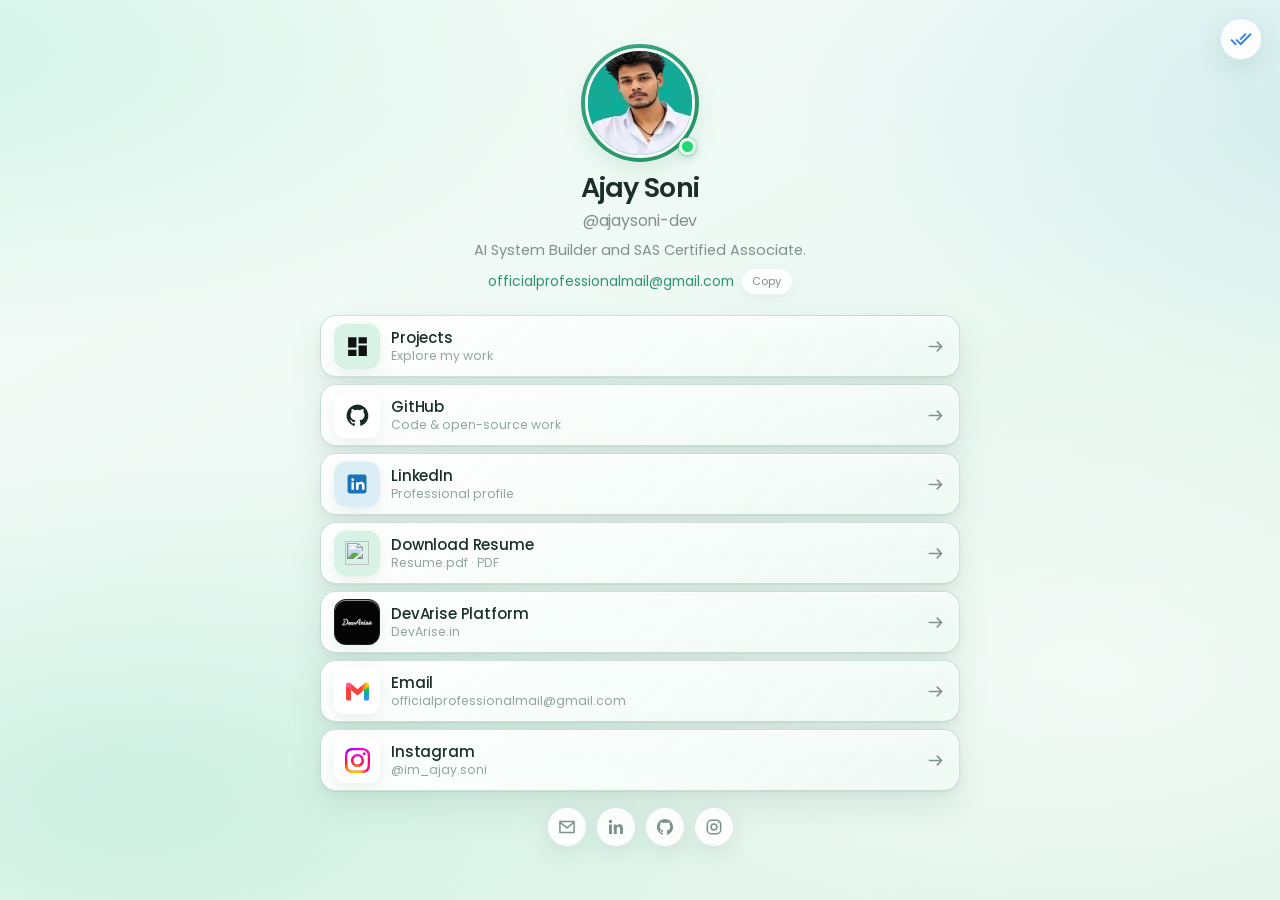
==== commit 81113d81: "Balance card icons and add square image viewer" ====
--- a/index.html
+++ b/index.html
@@ -263,6 +263,20 @@
   <div class="ambient ambient--two" aria-hidden="true"></div>
   <div class="ambient ambient--three" aria-hidden="true"></div>
 
+  <button class="image-viewer-trigger" id="imageViewerTrigger" type="button" aria-label="Open featured image" aria-controls="imageViewer" aria-expanded="false" title="View image">
+    <svg viewBox="0 0 24 24" aria-hidden="true"><path d="M18 7l-1.41-1.41-6.34 6.34 1.41 1.41L18 7zm4.24-1.41L11.66 16.17 7.48 12l-1.41 1.41L11.66 19l12-12-1.42-1.41zM.41 13.41L6 19l1.41-1.41L1.83 12 .41 13.41z"/></svg>
+  </button>
+
+  <div class="image-viewer" id="imageViewer" role="dialog" aria-modal="true" aria-label="Featured image" hidden>
+    <div class="image-viewer__backdrop" data-image-viewer-close aria-hidden="true"></div>
+    <div class="image-viewer__panel" role="document">
+      <img class="image-viewer__image" id="imageViewerImage" data-src="/assets/image.png" alt="Ajay Soni featured image" decoding="async" />
+      <button class="image-viewer__close" id="imageViewerClose" type="button" aria-label="Close image viewer">
+        <svg viewBox="0 0 24 24" aria-hidden="true"><path d="M6 6l12 12M18 6 6 18"/></svg>
+      </button>
+    </div>
+  </div>
+
 
   <main class="page-shell">
     <section class="profile" aria-labelledby="profile-name">
@@ -286,7 +300,7 @@
 
     <nav class="link-list" aria-label="Ajay Soni links">
       <a class="link-card projects-card reveal" style="--delay: 250ms" href="https://ajaysonibrave.vercel.app/projects" target="_blank" rel="noopener noreferrer" aria-label="Explore Ajay Soni projects">
-        <span class="icon-box icon-box--projects" aria-hidden="true"><img class="card-brand-icon card-brand-icon--projects" src="/assets/projects-icon.svg" alt="" width="24" height="24" decoding="async" /></span>
+        <span class="icon-box icon-box--projects" aria-hidden="true"><img class="card-brand-icon card-brand-icon--projects" src="/assets/projects-icon-black.svg" alt="" width="24" height="24" decoding="async" /></span>
         <span class="link-copy"><span class="link-title">Projects</span><span class="link-subtitle">Explore my work</span></span>
         <span class="link-arrow" aria-hidden="true"><svg viewBox="0 0 24 24"><path d="M5 12h13M14 7l5 5-5 5"/></svg></span>
       </a>
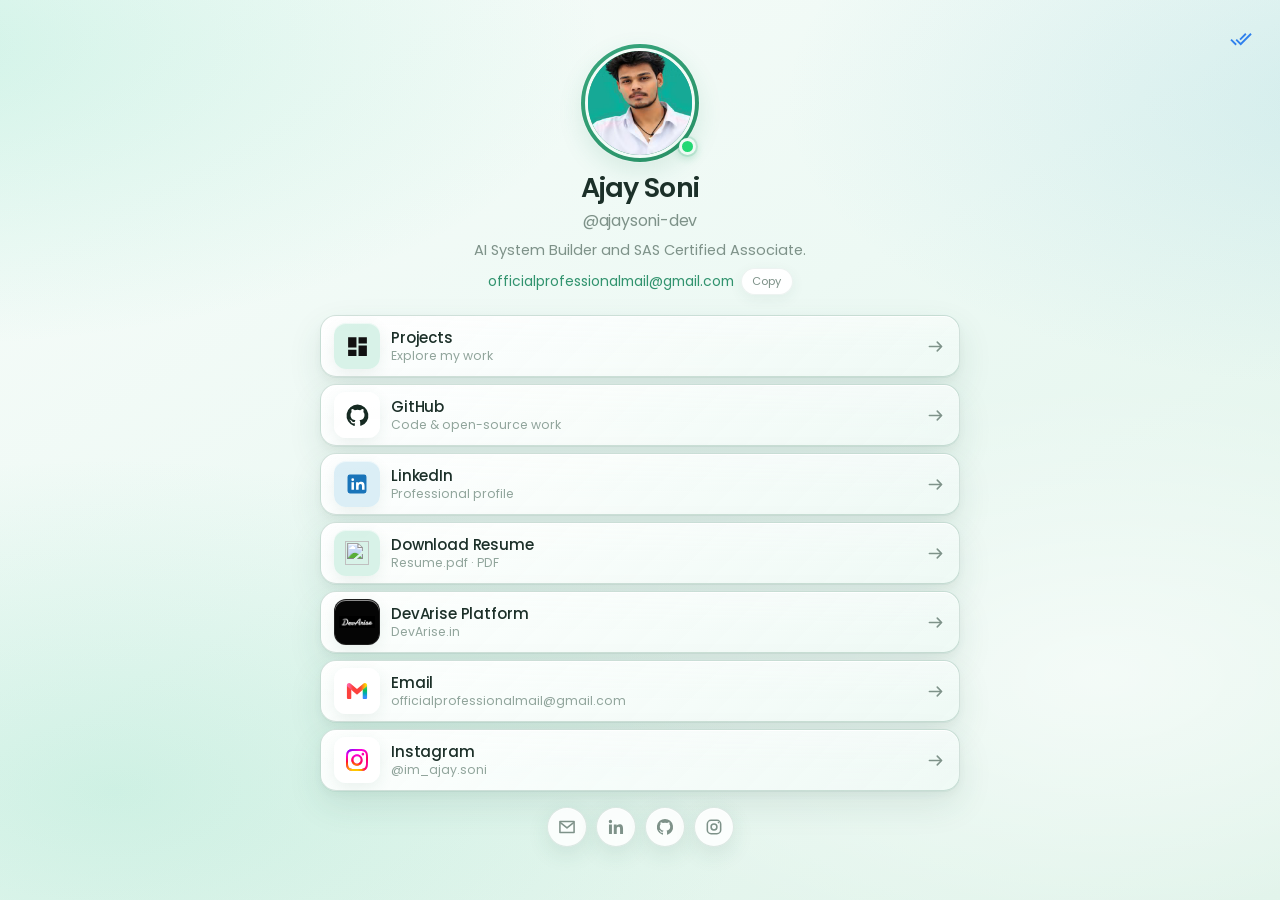
==== commit 809979fc: "Add local projects page and adaptive image dialog" ====
--- a/index.html
+++ b/index.html
@@ -270,7 +270,7 @@
   <div class="image-viewer" id="imageViewer" role="dialog" aria-modal="true" aria-label="Featured image" hidden>
     <div class="image-viewer__backdrop" data-image-viewer-close aria-hidden="true"></div>
     <div class="image-viewer__panel" role="document">
-      <img class="image-viewer__image" id="imageViewerImage" data-src="/assets/image.png" alt="Ajay Soni featured image" decoding="async" />
+      <img class="image-viewer__image" id="imageViewerImage" data-src="/assets/Image.jpg" alt="Ajay Soni featured image" decoding="async" />
       <button class="image-viewer__close" id="imageViewerClose" type="button" aria-label="Close image viewer">
         <svg viewBox="0 0 24 24" aria-hidden="true"><path d="M6 6l12 12M18 6 6 18"/></svg>
       </button>
@@ -299,7 +299,7 @@
     </section>
 
     <nav class="link-list" aria-label="Ajay Soni links">
-      <a class="link-card projects-card reveal" style="--delay: 250ms" href="https://ajaysonibrave.vercel.app/projects" target="_blank" rel="noopener noreferrer" aria-label="Explore Ajay Soni projects">
+      <a class="link-card projects-card reveal" style="--delay: 250ms" href="/projects.html" aria-label="Explore Ajay Soni projects">
         <span class="icon-box icon-box--projects" aria-hidden="true"><img class="card-brand-icon card-brand-icon--projects" src="/assets/projects-icon-black.svg" alt="" width="24" height="24" decoding="async" /></span>
         <span class="link-copy"><span class="link-title">Projects</span><span class="link-subtitle">Explore my work</span></span>
         <span class="link-arrow" aria-hidden="true"><svg viewBox="0 0 24 24"><path d="M5 12h13M14 7l5 5-5 5"/></svg></span>
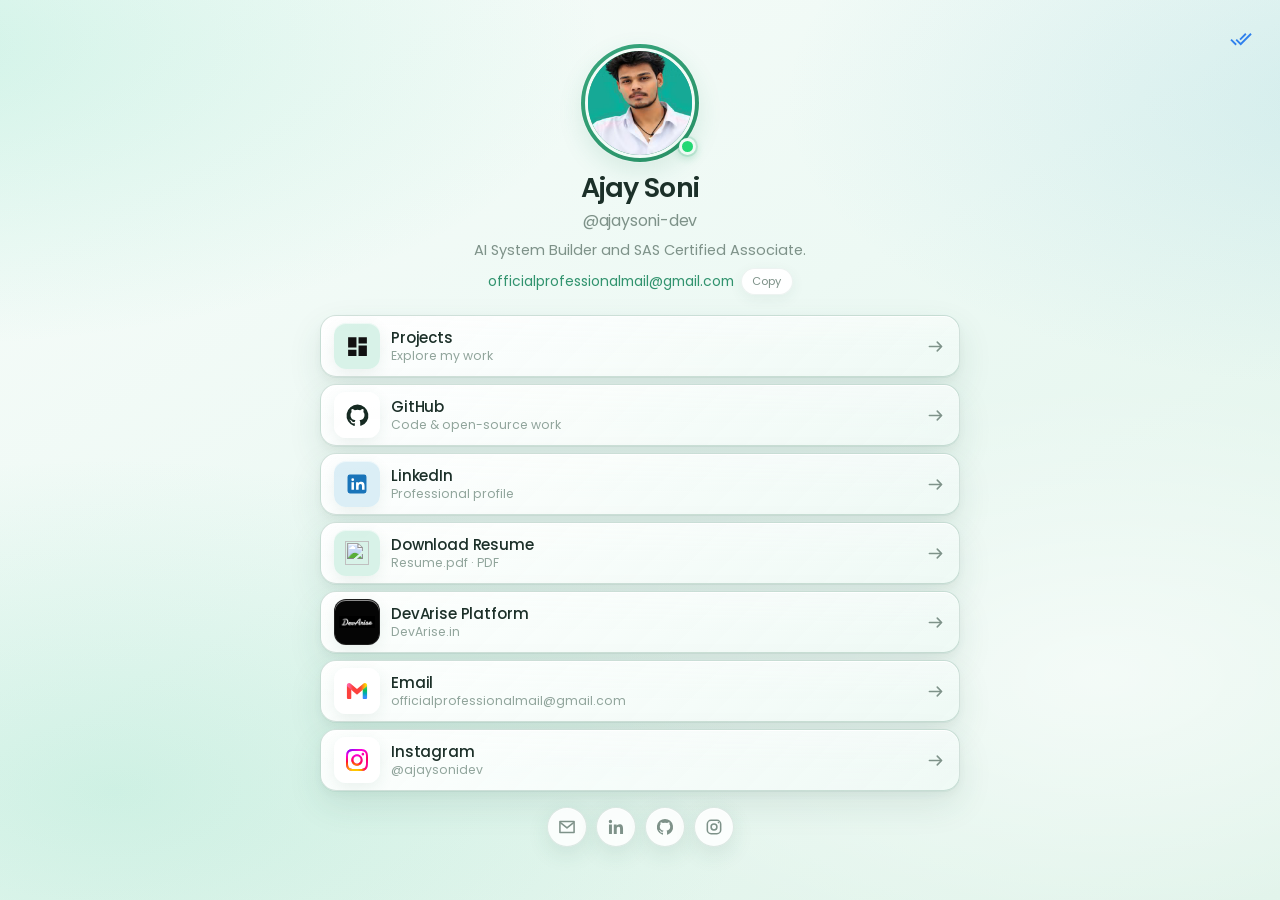
==== commit 3e6d5825: "Update Instagram username to ajaysonidev" ====
--- a/index.html
+++ b/index.html
@@ -61,7 +61,7 @@
         "sameAs": [
           "https://github.com/AjaySoni-Dev",
           "https://www.linkedin.com/in/ajaysoni-dev/",
-          "https://www.instagram.com/im_ajay.soni/",
+          "https://www.instagram.com/ajaysonidev/",
           "https://devarise.in/"
         ],
         "knowsAbout": [
@@ -270,7 +270,7 @@
   <div class="image-viewer" id="imageViewer" role="dialog" aria-modal="true" aria-label="Featured image" hidden>
     <div class="image-viewer__backdrop" data-image-viewer-close aria-hidden="true"></div>
     <div class="image-viewer__panel" role="document">
-      <img class="image-viewer__image" id="imageViewerImage" data-src="/assets/Image.jpg" alt="Ajay Soni featured image" decoding="async" />
+      <img class="image-viewer__image" id="imageViewerImage" data-src="/assets/image.jpg" alt="Ajay Soni featured image" decoding="async" />
       <button class="image-viewer__close" id="imageViewerClose" type="button" aria-label="Close image viewer">
         <svg viewBox="0 0 24 24" aria-hidden="true"><path d="M6 6l12 12M18 6 6 18"/></svg>
       </button>
@@ -337,9 +337,9 @@
         <span class="link-arrow" aria-hidden="true"><svg viewBox="0 0 24 24"><path d="M5 12h13M14 7l5 5-5 5"/></svg></span>
       </a>
 
-      <a class="link-card reveal" style="--delay: 490ms" href="https://www.instagram.com/im_ajay.soni/" target="_blank" rel="noopener noreferrer" aria-label="Open Ajay Soni on Instagram">
+      <a class="link-card reveal" style="--delay: 490ms" href="https://www.instagram.com/ajaysonidev/" target="_blank" rel="noopener noreferrer" aria-label="Open Ajay Soni on Instagram">
         <span class="icon-box icon-box--instagram" aria-hidden="true"><img class="card-brand-icon card-brand-icon--instagram" src="/assets/instagram-official.svg" alt="" width="28" height="28" decoding="async" /></span>
-        <span class="link-copy"><span class="link-title">Instagram</span><span class="link-subtitle">@im_ajay.soni</span></span>
+        <span class="link-copy"><span class="link-title">Instagram</span><span class="link-subtitle">@ajaysonidev</span></span>
         <span class="link-arrow" aria-hidden="true"><svg viewBox="0 0 24 24"><path d="M5 12h13M14 7l5 5-5 5"/></svg></span>
       </a>
     </nav>
@@ -348,7 +348,7 @@
       <a class="social-button" href="mailto:officialprofessionalmail@gmail.com" aria-label="Email"><svg viewBox="0 0 24 24"><path d="M3.5 5.5h17v13h-17z"/><path d="m4.5 7 7.5 6 7.5-6"/></svg></a>
       <a class="social-button" href="https://www.linkedin.com/in/ajaysoni-dev/" target="_blank" rel="noopener noreferrer" aria-label="LinkedIn"><svg viewBox="0 0 24 24" aria-hidden="true"><path d="M5.34 7.43a2.06 2.06 0 1 0 0-4.12 2.06 2.06 0 0 0 0 4.12ZM3.56 20.45h3.56V9H3.56v11.45Zm5.79 0h3.55v-5.67c0-1.49.28-2.94 2.14-2.94 1.82 0 1.85 1.71 1.85 3.04v5.57h3.55v-6.29c0-3.09-.67-5.45-4.27-5.45-1.73 0-2.89.95-3.37 1.85h-.05V9H9.35v11.45Z"/></svg></a>
       <a class="social-button" href="https://github.com/AjaySoni-Dev" target="_blank" rel="noopener noreferrer" aria-label="GitHub"><svg viewBox="0 0 24 24" class="brand-fill"><path d="M12 2.25a9.75 9.75 0 0 0-3.08 19c.49.09.67-.21.67-.47v-1.86c-2.72.59-3.3-1.16-3.3-1.16-.44-1.13-1.09-1.43-1.09-1.43-.89-.61.07-.6.07-.6.98.07 1.5 1.01 1.5 1.01.88 1.5 2.3 1.07 2.86.82.09-.64.34-1.07.62-1.32-2.17-.25-4.46-1.09-4.46-4.82 0-1.06.38-1.93 1-2.61-.1-.25-.43-1.24.1-2.58 0 0 .82-.26 2.68 1a9.25 9.25 0 0 1 4.88 0c1.86-1.26 2.67-1 2.67-1 .54 1.34.2 2.33.1 2.58.63.68 1.01 1.55 1.01 2.61 0 3.75-2.29 4.57-4.47 4.81.35.3.66.9.66 1.82v2.7c0 .26.18.57.67.47A9.75 9.75 0 0 0 12 2.25Z"/></svg></a>
-      <a class="social-button" href="https://www.instagram.com/im_ajay.soni/" target="_blank" rel="noopener noreferrer" aria-label="Instagram"><svg viewBox="0 0 24 24"><rect x="4" y="4" width="16" height="16" rx="4.5"/><circle cx="12" cy="12" r="3.5"/><circle cx="17.4" cy="6.7" r="1" class="dot-fill"/></svg></a>
+      <a class="social-button" href="https://www.instagram.com/ajaysonidev/" target="_blank" rel="noopener noreferrer" aria-label="Instagram"><svg viewBox="0 0 24 24"><rect x="4" y="4" width="16" height="16" rx="4.5"/><circle cx="12" cy="12" r="3.5"/><circle cx="17.4" cy="6.7" r="1" class="dot-fill"/></svg></a>
     </footer>
   </main>
 
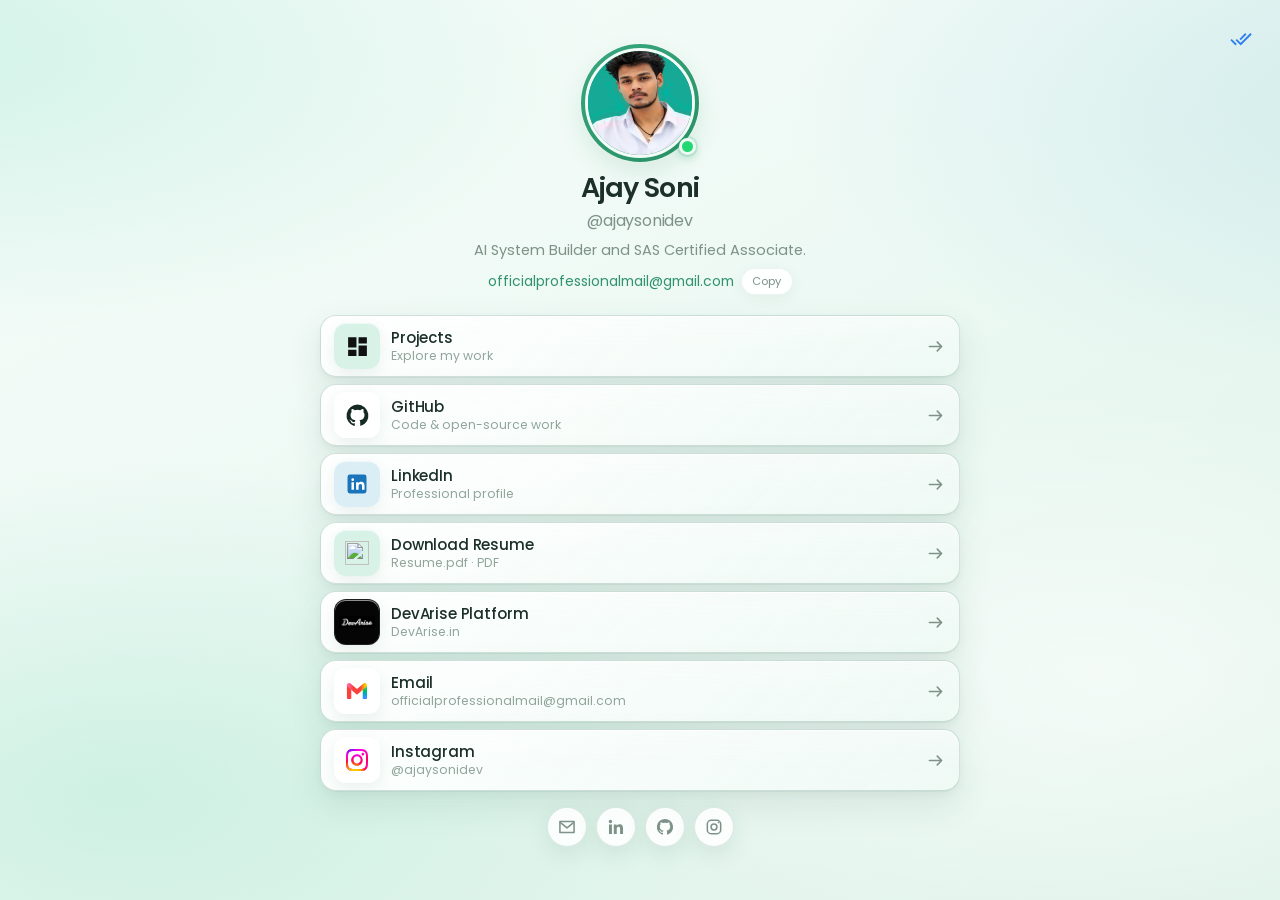
==== commit 010687ee: "Update GitHub and social usernames" ====
--- a/index.html
+++ b/index.html
@@ -12,7 +12,7 @@
   <meta name="robots" content="index,follow,max-image-preview:large,max-snippet:-1,max-video-preview:-1" />
   <meta name="googlebot" content="index,follow,max-image-preview:large,max-snippet:-1,max-video-preview:-1" />
   <meta name="bingbot" content="index,follow,max-image-preview:large,max-snippet:-1,max-video-preview:-1" />
-  <meta name="keywords" content="Ajay Soni, AI System Builder, Applied AI, Machine Learning, Computer Vision, AI ML, SAS Certified Associate, Python, AI Systems, DevArise, AjaySoni-Dev, ajaysoni-dev" />
+  <meta name="keywords" content="Ajay Soni, AI System Builder, Applied AI, Machine Learning, Computer Vision, AI ML, SAS Certified Associate, Python, AI Systems, DevArise, AjaySoniDev, ajaysonidev" />
   <meta name="application-name" content="Ajay Soni" />
 
   <link rel="canonical" href="https://ajaysonidev.vercel.app/" />
@@ -47,7 +47,7 @@
         "@type": "Person",
         "@id": "https://ajaysonidev.vercel.app/#person",
         "name": "Ajay Soni",
-        "alternateName": ["AjaySoni-Dev", "ajaysoni-dev"],
+        "alternateName": ["AjaySoniDev", "ajaysonidev"],
         "url": "https://ajaysonidev.vercel.app/",
         "image": {
           "@type": "ImageObject",
@@ -59,8 +59,8 @@
         "jobTitle": "AI System Builder",
         "description": "Ajay Soni is an AI System Builder and SAS Certified Associate focused on applied AI/ML, computer vision, practical ML systems, and product engineering.",
         "sameAs": [
-          "https://github.com/AjaySoni-Dev",
-          "https://www.linkedin.com/in/ajaysoni-dev/",
+          "https://github.com/AjaySoniDev",
+          "https://www.linkedin.com/in/ajaysonidev/",
           "https://www.instagram.com/ajaysonidev/",
           "https://devarise.in/"
         ],
@@ -287,7 +287,7 @@
         <span class="status-dot" aria-label="Available" title="Available"></span>
       </div>
       <h1 id="profile-name" class="profile-name reveal" style="--delay: 90ms">Ajay Soni</h1>
-      <p class="profile-handle reveal" style="--delay: 130ms">@ajaysoni-dev</p>
+      <p class="profile-handle reveal" style="--delay: 130ms">@ajaysonidev</p>
       <p class="profile-headline reveal" style="--delay: 170ms">AI System Builder and SAS Certified Associate.</p>
       <div class="email-line reveal" style="--delay: 210ms">
         <a class="email-address" href="mailto:officialprofessionalmail@gmail.com">officialprofessionalmail@gmail.com</a>
@@ -305,13 +305,13 @@
         <span class="link-arrow" aria-hidden="true"><svg viewBox="0 0 24 24"><path d="M5 12h13M14 7l5 5-5 5"/></svg></span>
       </a>
 
-      <a class="link-card reveal" style="--delay: 290ms" href="https://github.com/AjaySoni-Dev" target="_blank" rel="noopener noreferrer" aria-label="Open Ajay Soni on GitHub">
+      <a class="link-card reveal" style="--delay: 290ms" href="https://github.com/AjaySoniDev" target="_blank" rel="noopener noreferrer" aria-label="Open Ajay Soni on GitHub">
         <span class="icon-box icon-box--github" aria-hidden="true"><svg viewBox="0 0 24 24" class="brand-fill"><path d="M12 2.25a9.75 9.75 0 0 0-3.08 19c.49.09.67-.21.67-.47v-1.86c-2.72.59-3.3-1.16-3.3-1.16-.44-1.13-1.09-1.43-1.09-1.43-.89-.61.07-.6.07-.6.98.07 1.5 1.01 1.5 1.01.88 1.5 2.3 1.07 2.86.82.09-.64.34-1.07.62-1.32-2.17-.25-4.46-1.09-4.46-4.82 0-1.06.38-1.93 1-2.61-.1-.25-.43-1.24.1-2.58 0 0 .82-.26 2.68 1a9.25 9.25 0 0 1 4.88 0c1.86-1.26 2.67-1 2.67-1 .54 1.34.2 2.33.1 2.58.63.68 1.01 1.55 1.01 2.61 0 3.75-2.29 4.57-4.47 4.81.35.3.66.9.66 1.82v2.7c0 .26.18.57.67.47A9.75 9.75 0 0 0 12 2.25Z"/></svg></span>
         <span class="link-copy"><span class="link-title">GitHub</span><span class="link-subtitle">Code &amp; open-source work</span></span>
         <span class="link-arrow" aria-hidden="true"><svg viewBox="0 0 24 24"><path d="M5 12h13M14 7l5 5-5 5"/></svg></span>
       </a>
 
-      <a class="link-card reveal" style="--delay: 330ms" href="https://www.linkedin.com/in/ajaysoni-dev/" target="_blank" rel="noopener noreferrer" aria-label="Open Ajay Soni on LinkedIn">
+      <a class="link-card reveal" style="--delay: 330ms" href="https://www.linkedin.com/in/ajaysonidev/" target="_blank" rel="noopener noreferrer" aria-label="Open Ajay Soni on LinkedIn">
         <span class="icon-box icon-box--linkedin" aria-hidden="true">
           <svg viewBox="0 0 24 24"><rect x="3.25" y="3.25" width="17.5" height="17.5" rx="2.2" fill="currentColor"/><circle cx="8.05" cy="8.05" r="1.25" fill="#ffffff"/><rect x="6.9" y="10.3" width="2.3" height="7.05" rx=".18" fill="#ffffff"/><path d="M11.15 10.3h2.22v.97c.58-.78 1.43-1.25 2.54-1.25 2.05 0 3.05 1.31 3.05 3.75v3.58h-2.34v-3.28c0-1.36-.43-2.05-1.39-2.05-1.08 0-1.74.77-1.74 2.25v3.08h-2.34z" fill="#ffffff"/></svg>
         </span>
@@ -346,8 +346,8 @@
 
     <footer class="social-footer reveal" style="--delay: 540ms" aria-label="Social links">
       <a class="social-button" href="mailto:officialprofessionalmail@gmail.com" aria-label="Email"><svg viewBox="0 0 24 24"><path d="M3.5 5.5h17v13h-17z"/><path d="m4.5 7 7.5 6 7.5-6"/></svg></a>
-      <a class="social-button" href="https://www.linkedin.com/in/ajaysoni-dev/" target="_blank" rel="noopener noreferrer" aria-label="LinkedIn"><svg viewBox="0 0 24 24" aria-hidden="true"><path d="M5.34 7.43a2.06 2.06 0 1 0 0-4.12 2.06 2.06 0 0 0 0 4.12ZM3.56 20.45h3.56V9H3.56v11.45Zm5.79 0h3.55v-5.67c0-1.49.28-2.94 2.14-2.94 1.82 0 1.85 1.71 1.85 3.04v5.57h3.55v-6.29c0-3.09-.67-5.45-4.27-5.45-1.73 0-2.89.95-3.37 1.85h-.05V9H9.35v11.45Z"/></svg></a>
-      <a class="social-button" href="https://github.com/AjaySoni-Dev" target="_blank" rel="noopener noreferrer" aria-label="GitHub"><svg viewBox="0 0 24 24" class="brand-fill"><path d="M12 2.25a9.75 9.75 0 0 0-3.08 19c.49.09.67-.21.67-.47v-1.86c-2.72.59-3.3-1.16-3.3-1.16-.44-1.13-1.09-1.43-1.09-1.43-.89-.61.07-.6.07-.6.98.07 1.5 1.01 1.5 1.01.88 1.5 2.3 1.07 2.86.82.09-.64.34-1.07.62-1.32-2.17-.25-4.46-1.09-4.46-4.82 0-1.06.38-1.93 1-2.61-.1-.25-.43-1.24.1-2.58 0 0 .82-.26 2.68 1a9.25 9.25 0 0 1 4.88 0c1.86-1.26 2.67-1 2.67-1 .54 1.34.2 2.33.1 2.58.63.68 1.01 1.55 1.01 2.61 0 3.75-2.29 4.57-4.47 4.81.35.3.66.9.66 1.82v2.7c0 .26.18.57.67.47A9.75 9.75 0 0 0 12 2.25Z"/></svg></a>
+      <a class="social-button" href="https://www.linkedin.com/in/ajaysonidev/" target="_blank" rel="noopener noreferrer" aria-label="LinkedIn"><svg viewBox="0 0 24 24" aria-hidden="true"><path d="M5.34 7.43a2.06 2.06 0 1 0 0-4.12 2.06 2.06 0 0 0 0 4.12ZM3.56 20.45h3.56V9H3.56v11.45Zm5.79 0h3.55v-5.67c0-1.49.28-2.94 2.14-2.94 1.82 0 1.85 1.71 1.85 3.04v5.57h3.55v-6.29c0-3.09-.67-5.45-4.27-5.45-1.73 0-2.89.95-3.37 1.85h-.05V9H9.35v11.45Z"/></svg></a>
+      <a class="social-button" href="https://github.com/AjaySoniDev" target="_blank" rel="noopener noreferrer" aria-label="GitHub"><svg viewBox="0 0 24 24" class="brand-fill"><path d="M12 2.25a9.75 9.75 0 0 0-3.08 19c.49.09.67-.21.67-.47v-1.86c-2.72.59-3.3-1.16-3.3-1.16-.44-1.13-1.09-1.43-1.09-1.43-.89-.61.07-.6.07-.6.98.07 1.5 1.01 1.5 1.01.88 1.5 2.3 1.07 2.86.82.09-.64.34-1.07.62-1.32-2.17-.25-4.46-1.09-4.46-4.82 0-1.06.38-1.93 1-2.61-.1-.25-.43-1.24.1-2.58 0 0 .82-.26 2.68 1a9.25 9.25 0 0 1 4.88 0c1.86-1.26 2.67-1 2.67-1 .54 1.34.2 2.33.1 2.58.63.68 1.01 1.55 1.01 2.61 0 3.75-2.29 4.57-4.47 4.81.35.3.66.9.66 1.82v2.7c0 .26.18.57.67.47A9.75 9.75 0 0 0 12 2.25Z"/></svg></a>
       <a class="social-button" href="https://www.instagram.com/ajaysonidev/" target="_blank" rel="noopener noreferrer" aria-label="Instagram"><svg viewBox="0 0 24 24"><rect x="4" y="4" width="16" height="16" rx="4.5"/><circle cx="12" cy="12" r="3.5"/><circle cx="17.4" cy="6.7" r="1" class="dot-fill"/></svg></a>
     </footer>
   </main>
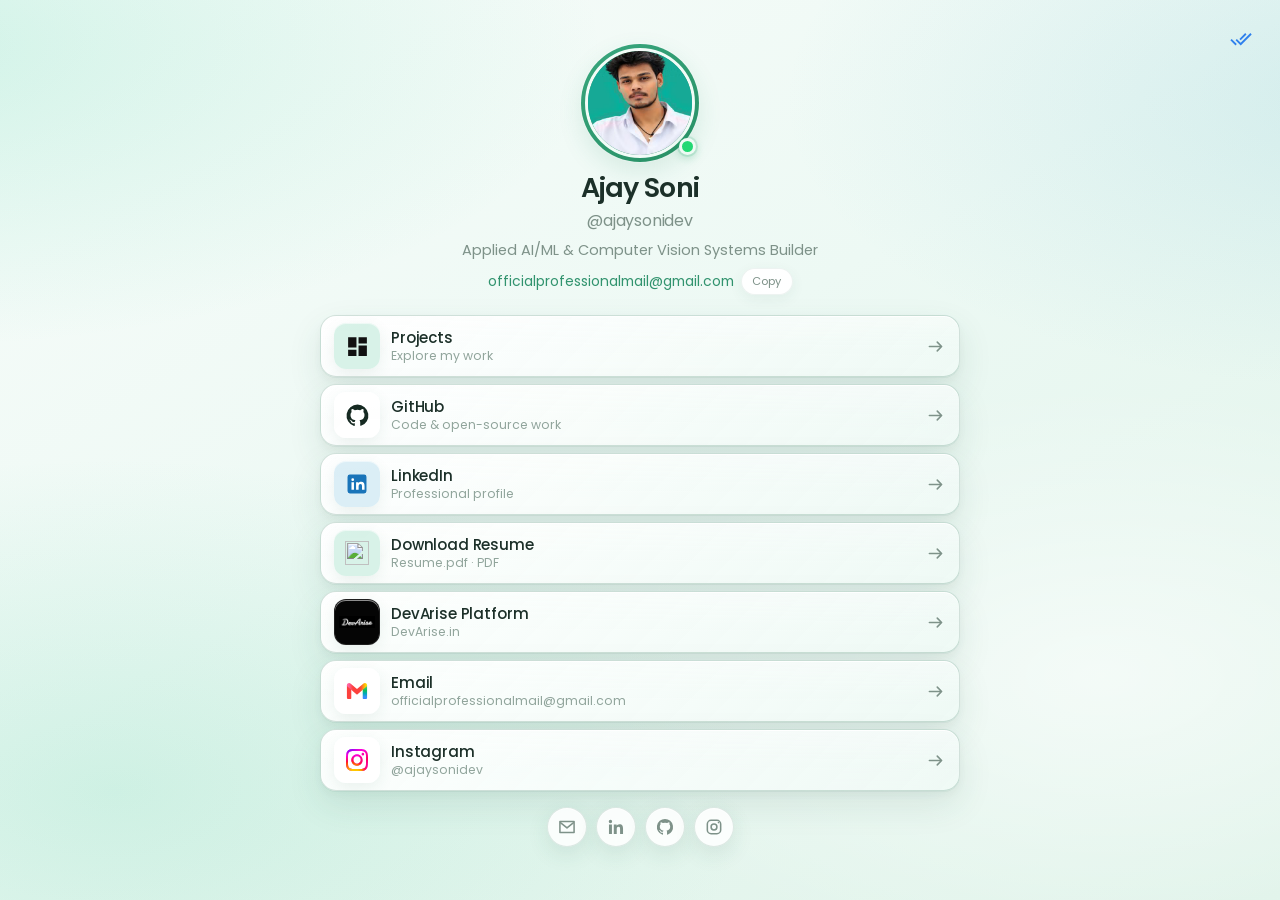
==== commit 99bddcf4: "Update portfolio headline to Applied AI ML and Computer Vision Systems Builder" ====
--- a/index.html
+++ b/index.html
@@ -5,8 +5,8 @@
   <meta name="viewport" content="width=device-width, initial-scale=1, viewport-fit=cover" />
   <meta name="theme-color" content="#eaf8f1" />
   <meta name="color-scheme" content="light" />
-  <title>Ajay Soni | AI System Builder &amp; SAS Certified Associate</title>
-  <meta name="description" content="Ajay Soni is an AI System Builder and SAS Certified Associate focused on applied AI/ML, computer vision, practical ML systems, AI systems, and product engineering. Explore GitHub, LinkedIn, resume, DevArise, projects, and professional contact links." />
+  <title>Ajay Soni | Applied AI/ML &amp; Computer Vision Systems Builder</title>
+  <meta name="description" content="Ajay Soni is an Applied AI/ML &amp; Computer Vision Systems Builder focused on practical ML systems, computer vision, AI systems, and product engineering. SAS Certified Associate. Explore GitHub, LinkedIn, resume, DevArise, projects, and professional contact links." />
   <meta name="author" content="Ajay Soni" />
   <meta name="creator" content="Ajay Soni" />
   <meta name="robots" content="index,follow,max-image-preview:large,max-snippet:-1,max-video-preview:-1" />
@@ -23,21 +23,21 @@
   <meta property="og:type" content="profile" />
   <meta property="og:site_name" content="Ajay Soni" />
   <meta property="og:locale" content="en_IN" />
-  <meta property="og:title" content="Ajay Soni | AI System Builder &amp; SAS Certified Associate" />
+  <meta property="og:title" content="Ajay Soni | Applied AI/ML &amp; Computer Vision Systems Builder" />
   <meta property="og:description" content="Applied AI/ML and computer vision systems builder. Explore Ajay Soni’s professional profiles, resume, DevArise platform, projects, and contact links." />
   <meta property="og:url" content="https://ajaysonidev.vercel.app/" />
   <meta property="og:image" content="https://ajaysonidev.vercel.app/assets/profile.jpg" />
   <meta property="og:image:secure_url" content="https://ajaysonidev.vercel.app/assets/profile.jpg" />
   <meta property="og:image:type" content="image/jpeg" />
-  <meta property="og:image:alt" content="Ajay Soni — AI System Builder and SAS Certified Associate" />
+  <meta property="og:image:alt" content="Ajay Soni — Applied AI/ML &amp; Computer Vision Systems Builder" />
   <meta property="profile:first_name" content="Ajay" />
   <meta property="profile:last_name" content="Soni" />
 
   <meta name="twitter:card" content="summary_large_image" />
-  <meta name="twitter:title" content="Ajay Soni | AI System Builder &amp; SAS Certified Associate" />
+  <meta name="twitter:title" content="Ajay Soni | Applied AI/ML &amp; Computer Vision Systems Builder" />
   <meta name="twitter:description" content="Applied AI/ML and computer vision systems builder. Explore projects, resume, DevArise, and professional links." />
   <meta name="twitter:image" content="https://ajaysonidev.vercel.app/assets/profile.jpg" />
-  <meta name="twitter:image:alt" content="Ajay Soni — AI System Builder and SAS Certified Associate" />
+  <meta name="twitter:image:alt" content="Ajay Soni — Applied AI/ML &amp; Computer Vision Systems Builder" />
 
   <script id="ajay-structured-data" type="application/ld+json">
   {
@@ -56,8 +56,8 @@
           "caption": "Ajay Soni"
         },
         "email": "mailto:officialprofessionalmail@gmail.com",
-        "jobTitle": "AI System Builder",
-        "description": "Ajay Soni is an AI System Builder and SAS Certified Associate focused on applied AI/ML, computer vision, practical ML systems, and product engineering.",
+        "jobTitle": "Applied AI/ML & Computer Vision Systems Builder",
+        "description": "Ajay Soni is an Applied AI/ML & Computer Vision Systems Builder focused on practical ML systems, computer vision, AI systems, and product engineering. SAS Certified Associate.",
         "sameAs": [
           "https://github.com/AjaySoniDev",
           "https://www.linkedin.com/in/ajaysonidev/",
@@ -94,7 +94,7 @@
         "@type": "ProfilePage",
         "@id": "https://ajaysonidev.vercel.app/#profilepage",
         "url": "https://ajaysonidev.vercel.app/",
-        "name": "Ajay Soni | AI System Builder",
+        "name": "Ajay Soni | Applied AI/ML & Computer Vision Systems Builder",
         "description": "Official profile and professional links for Ajay Soni.",
         "mainEntity": { "@id": "https://ajaysonidev.vercel.app/#person" },
         "isPartOf": { "@id": "https://ajaysonidev.vercel.app/#website" },
@@ -288,7 +288,7 @@
       </div>
       <h1 id="profile-name" class="profile-name reveal" style="--delay: 90ms">Ajay Soni</h1>
       <p class="profile-handle reveal" style="--delay: 130ms">@ajaysonidev</p>
-      <p class="profile-headline reveal" style="--delay: 170ms">AI System Builder and SAS Certified Associate.</p>
+      <p class="profile-headline reveal" style="--delay: 170ms">Applied AI/ML &amp; Computer Vision Systems Builder</p>
       <div class="email-line reveal" style="--delay: 210ms">
         <a class="email-address" href="mailto:officialprofessionalmail@gmail.com">officialprofessionalmail@gmail.com</a>
         <button class="copy-button" id="copyEmail" type="button" data-email="officialprofessionalmail@gmail.com" aria-label="Copy email address">
